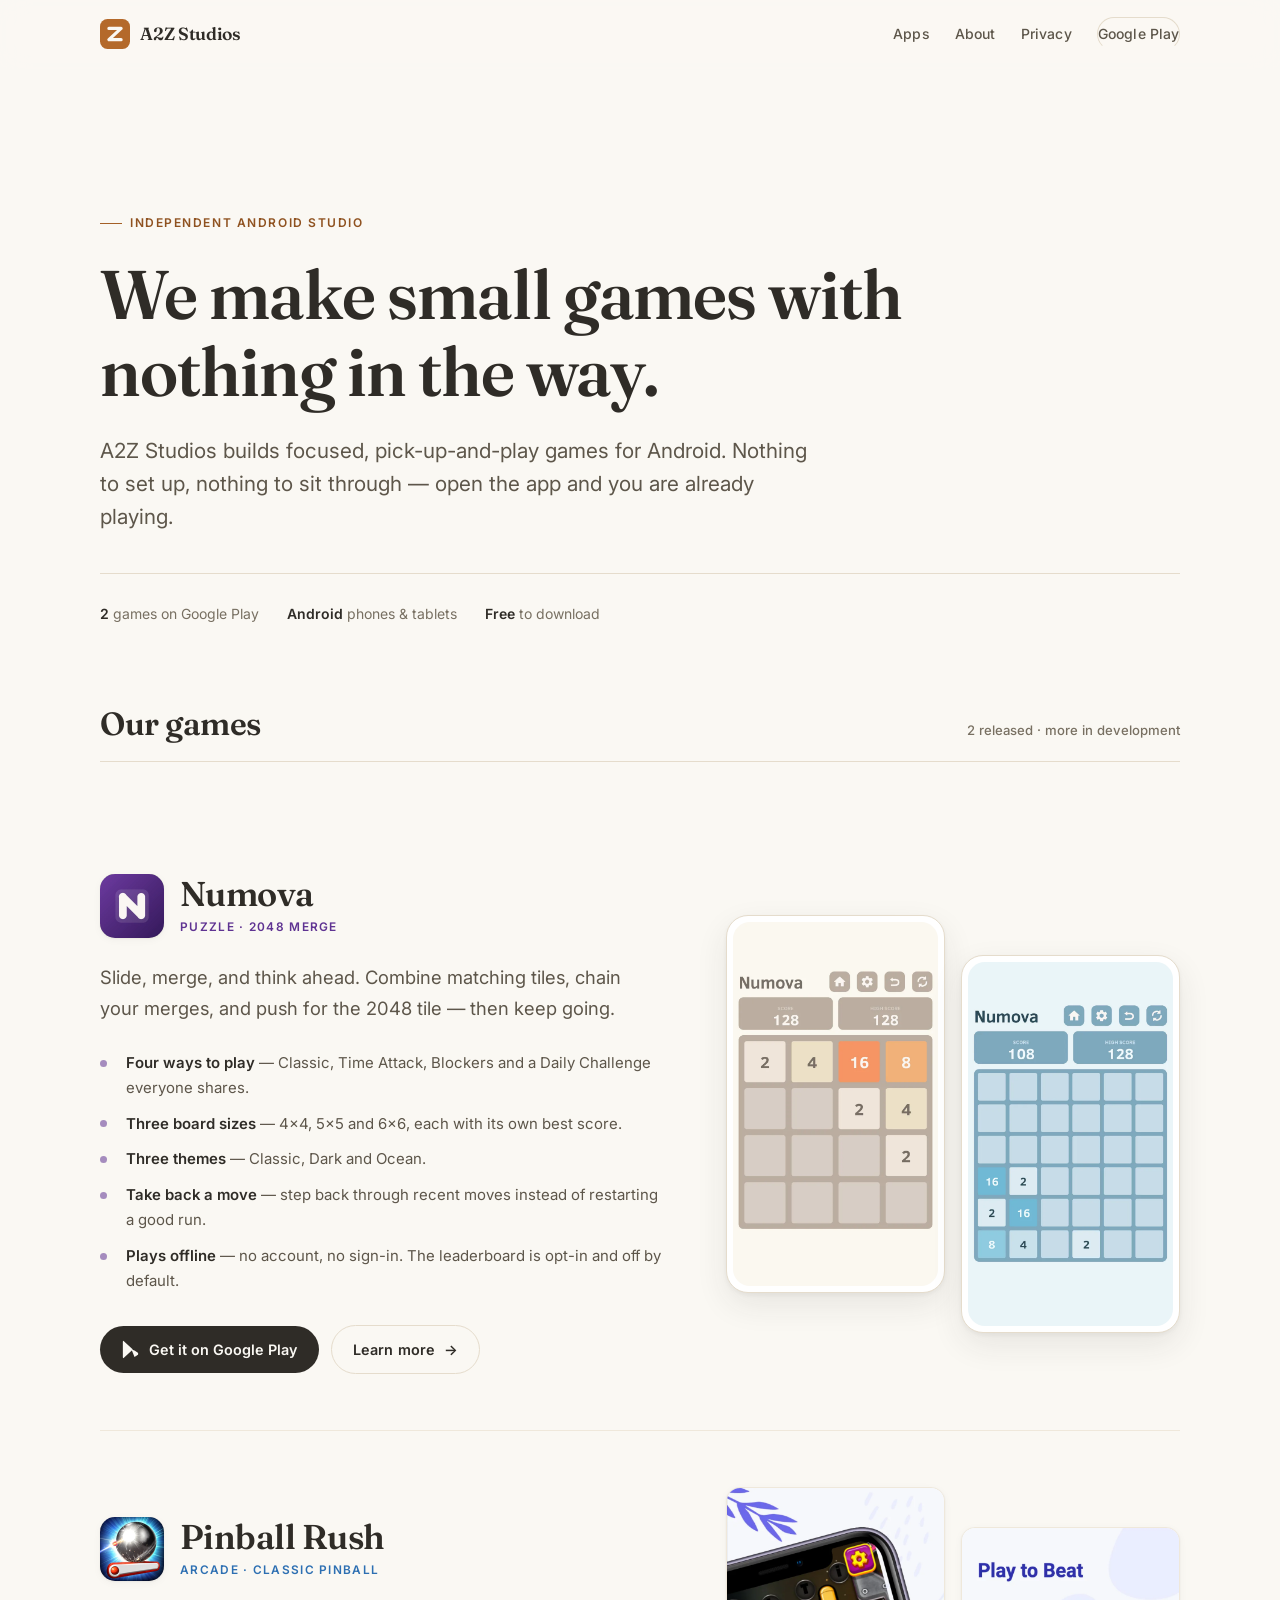
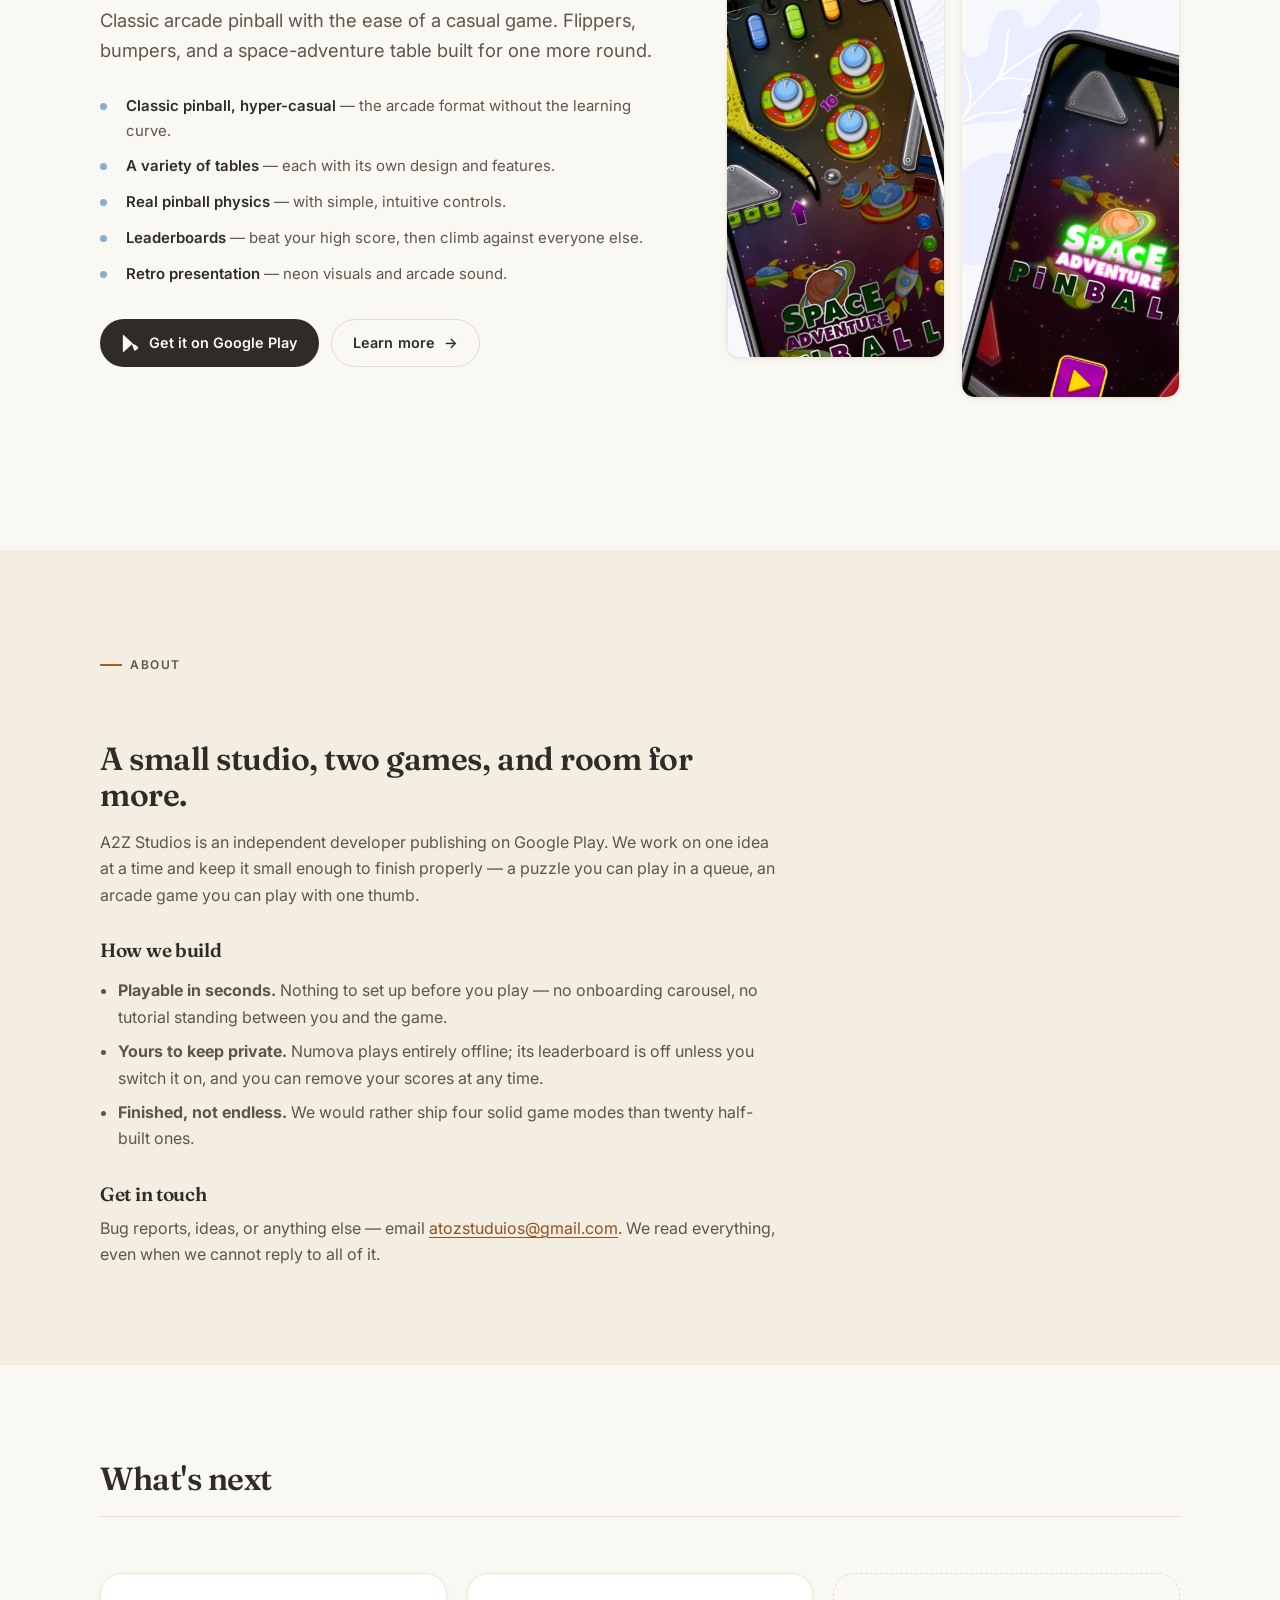
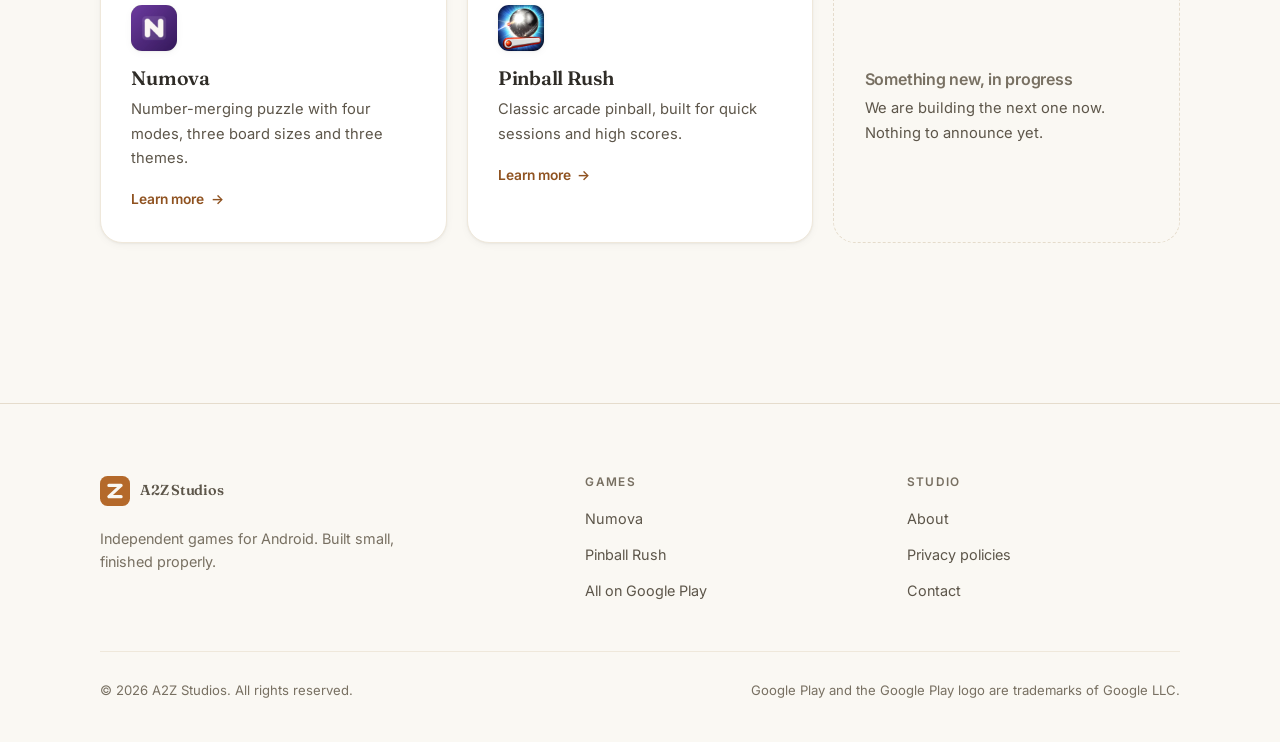
==== index.html @ 2c8ee182 "Add A2Z Studios site Static site for atozstudios.github.io: landing page with a block per app, detai" ====
<!DOCTYPE html>
<html lang="en">
<head>
<meta charset="utf-8">
<meta name="viewport" content="width=device-width, initial-scale=1">
<title>A2Z Studios — Android games, made small and careful</title>
<meta name="description" content="A2Z Studios is an independent studio building focused Android games. Numova, a number-merging puzzle, and Pinball Rush, a classic arcade pinball game. Both free on Google Play.">
<link rel="canonical" href="https://atozstudios.github.io/">

<meta property="og:type" content="website">
<meta property="og:site_name" content="A2Z Studios">
<meta property="og:title" content="A2Z Studios — Android games, made small and careful">
<meta property="og:description" content="An independent studio building focused Android games. Numova and Pinball Rush, free on Google Play.">
<meta property="og:url" content="https://atozstudios.github.io/">
<meta property="og:image" content="https://atozstudios.github.io/assets/img/og-default.png">
<meta name="twitter:card" content="summary_large_image">

<link rel="icon" href="assets/favicon.svg" type="image/svg+xml">
<link rel="apple-touch-icon" href="assets/img/studio-mark-180.png">
<meta name="theme-color" content="#faf8f3">

<link rel="preconnect" href="https://fonts.googleapis.com">
<link rel="preconnect" href="https://fonts.gstatic.com" crossorigin>
<link href="https://fonts.googleapis.com/css2?family=Fraunces:opsz,wght@9..144,500;9..144,600&family=Inter:wght@400;500;600&display=swap" rel="stylesheet">
<link rel="stylesheet" href="assets/css/styles.css">

<script type="application/ld+json">
{
  "@context": "https://schema.org",
  "@type": "Organization",
  "name": "A2Z Studios",
  "url": "https://atozstudios.github.io/",
  "email": "atozstuduios@gmail.com",
  "sameAs": ["https://play.google.com/store/apps/developer?id=A2Z+Studios"]
}
</script>
</head>
<body>
<a class="skip" href="#main">Skip to content</a>

<header class="hdr" id="hdr">
  <div class="hdr__in">
    <a class="brand" href="./">
      <svg class="brand__mark" viewBox="0 0 32 32" aria-hidden="true">
        <rect width="32" height="32" rx="8" fill="#b4692a"/>
        <path d="M9.5 10h13L9.5 22h13" fill="none" stroke="#faf8f3" stroke-width="3.4"
              stroke-linecap="round" stroke-linejoin="round"/>
      </svg>
      A2Z Studios
    </a>
    <nav class="nav" aria-label="Main">
      <a href="#apps">Apps</a>
      <a href="#about">About</a>
      <a href="privacy.html">Privacy</a>
      <a class="btn btn--ghost btn--sm" href="https://play.google.com/store/apps/developer?id=A2Z+Studios"
         target="_blank" rel="noopener">Google Play</a>
    </nav>
  </div>
</header>

<main id="main">

  <!-- ============================================================ hero -->
  <section class="hero">
    <div class="wrap">
      <p class="eyebrow">Independent Android studio</p>
      <h1>We make small games with nothing in the way.</h1>
      <p class="hero__lede">
        A2Z Studios builds focused, pick-up-and-play games for Android. Nothing to set up,
        nothing to sit through — open the app and you are already playing.
      </p>
      <div class="hero__meta">
        <span><strong>2</strong> games on Google Play</span>
        <span><strong>Android</strong> phones &amp; tablets</span>
        <span><strong>Free</strong> to download</span>
      </div>
    </div>
  </section>

  <!-- ============================================================ apps -->
  <section class="apps" id="apps">
    <div class="wrap">

      <div class="sec-head">
        <h2>Our games</h2>
        <p class="sec-head__count">2 released &middot; more in development</p>
      </div>

      <!-- ============================================================== -->
      <!-- APP BLOCK — to add a new app, copy this whole <article> and     -->
      <!-- edit the icon, title, category, hook, features and links.       -->
      <!-- Set data-accent to "numova", "pinball", or add a new pair of    -->
      <!-- custom properties in styles.css.                                -->
      <!-- ============================================================== -->
      <article class="app" data-accent="numova">
        <div class="app__body">
          <div class="app__head">
            <img class="app__icon" src="assets/img/numova-icon-256.webp" alt="Numova app icon"
                 width="64" height="64" loading="lazy">
            <div>
              <h3 class="app__title">Numova</h3>
              <p class="app__cat">Puzzle &middot; 2048 Merge</p>
            </div>
          </div>

          <p class="app__hook">
            Slide, merge, and think ahead. Combine matching tiles, chain your merges,
            and push for the 2048 tile — then keep going.
          </p>

          <ul class="feats">
            <li><strong>Four ways to play</strong> — Classic, Time Attack, Blockers and a Daily Challenge everyone shares.</li>
            <li><strong>Three board sizes</strong> — 4&times;4, 5&times;5 and 6&times;6, each with its own best score.</li>
            <li><strong>Three themes</strong> — Classic, Dark and Ocean.</li>
            <li><strong>Take back a move</strong> — step back through recent moves instead of restarting a good run.</li>
            <li><strong>Plays offline</strong> — no account, no sign-in. The leaderboard is opt-in and off by default.</li>
          </ul>

          <div class="app__cta">
            <a class="play" href="https://play.google.com/store/apps/details?id=com.atozstuduios.numova"
               target="_blank" rel="noopener">
              <svg viewBox="0 0 20 22" aria-hidden="true"><path d="M1.6.7 12.8 11 1.6 21.3A1.7 1.7 0 0 1 1 20V2A1.7 1.7 0 0 1 1.6.7Zm13.1 11.6 3.6 2.1c1 .6 1 2.6 0 3.2l-3.6 2.1L11.2 11Z" fill="currentColor"/></svg>
              Get it on Google Play
            </a>
            <a class="btn btn--ghost" href="numova.html">
              Learn more <span class="btn__arrow" aria-hidden="true">&rarr;</span>
            </a>
          </div>
        </div>

        <div class="app__art">
          <div class="art-pair">
            <div class="phone">
              <img src="assets/img/numova-13.webp" alt="Numova in its Classic theme, a 4 by 4 board with merged tiles and a score of 128."
                   width="720" height="1280" loading="lazy">
            </div>
            <div class="phone">
              <img src="assets/img/numova-10.webp" alt="Numova in its Ocean theme, a 6 by 6 board part-way through a run."
                   width="720" height="1280" loading="lazy">
            </div>
          </div>
        </div>
      </article>

      <!-- APP BLOCK -->
      <article class="app" data-accent="pinball">
        <div class="app__body">
          <div class="app__head">
            <img class="app__icon" src="assets/img/pinball-rush-icon-256.webp" alt="Pinball Rush app icon"
                 width="64" height="64" loading="lazy">
            <div>
              <h3 class="app__title">Pinball Rush</h3>
              <p class="app__cat">Arcade &middot; Classic Pinball</p>
            </div>
          </div>

          <p class="app__hook">
            Classic arcade pinball with the ease of a casual game. Flippers, bumpers,
            and a space-adventure table built for one more round.
          </p>

          <ul class="feats">
            <li><strong>Classic pinball, hyper-casual</strong> — the arcade format without the learning curve.</li>
            <li><strong>A variety of tables</strong> — each with its own design and features.</li>
            <li><strong>Real pinball physics</strong> — with simple, intuitive controls.</li>
            <li><strong>Leaderboards</strong> — beat your high score, then climb against everyone else.</li>
            <li><strong>Retro presentation</strong> — neon visuals and arcade sound.</li>
          </ul>

          <div class="app__cta">
            <a class="play" href="https://play.google.com/store/apps/details?id=com.atozstuduios.bouncy"
               target="_blank" rel="noopener">
              <svg viewBox="0 0 20 22" aria-hidden="true"><path d="M1.6.7 12.8 11 1.6 21.3A1.7 1.7 0 0 1 1 20V2A1.7 1.7 0 0 1 1.6.7Zm13.1 11.6 3.6 2.1c1 .6 1 2.6 0 3.2l-3.6 2.1L11.2 11Z" fill="currentColor"/></svg>
              Get it on Google Play
            </a>
            <a class="btn btn--ghost" href="pinball-rush.html">
              Learn more <span class="btn__arrow" aria-hidden="true">&rarr;</span>
            </a>
          </div>
        </div>

        <div class="app__art">
          <div class="art-pair">
            <div class="flat">
              <img src="assets/img/pinball-rush-2.webp" alt="A Pinball Rush table in play, with lit bumpers and the Space Adventure Pinball logo."
                   width="720" height="1556" loading="lazy">
            </div>
            <div class="flat">
              <img src="assets/img/pinball-rush-4.webp" alt="The Pinball Rush title screen with a play button."
                   width="720" height="1556" loading="lazy">
            </div>
          </div>
        </div>
      </article>

    </div>
  </section>

  <!-- =========================================================== about -->
  <section class="band band--pad" id="about">
    <div class="wrap">
      <div class="prose">
        <p class="eyebrow">About</p>
        <h2>A small studio, two games, and room for more.</h2>
        <p>
          A2Z Studios is an independent developer publishing on Google Play. We work on one
          idea at a time and keep it small enough to finish properly — a puzzle you can play
          in a queue, an arcade game you can play with one thumb.
        </p>

        <h3>How we build</h3>
        <ul>
          <li><strong>Playable in seconds.</strong> Nothing to set up before you play — no
              onboarding carousel, no tutorial standing between you and the game.</li>
          <li><strong>Yours to keep private.</strong> Numova plays entirely offline; its leaderboard
              is off unless you switch it on, and you can remove your scores at any time.</li>
          <li><strong>Finished, not endless.</strong> We would rather ship four solid game modes
              than twenty half-built ones.</li>
        </ul>

        <h3>Get in touch</h3>
        <p>
          Bug reports, ideas, or anything else — email
          <a href="mailto:atozstuduios@gmail.com">atozstuduios@gmail.com</a>.
          We read everything, even when we cannot reply to all of it.
        </p>
      </div>
    </div>
  </section>

  <!-- ==================================================== what's coming -->
  <section class="band--pad">
    <div class="wrap">
      <div class="sec-head">
        <h2>What's next</h2>
      </div>
      <div class="cards">
        <a class="card" href="numova.html">
          <img class="card__icon" src="assets/img/numova-icon-256.webp" alt="" width="46" height="46" loading="lazy">
          <h3>Numova</h3>
          <p>Number-merging puzzle with four modes, three board sizes and three themes.</p>
          <span class="card__more">Learn more <span aria-hidden="true">&rarr;</span></span>
        </a>
        <a class="card" href="pinball-rush.html">
          <img class="card__icon" src="assets/img/pinball-rush-icon-256.webp" alt="" width="46" height="46" loading="lazy">
          <h3>Pinball Rush</h3>
          <p>Classic arcade pinball, built for quick sessions and high scores.</p>
          <span class="card__more">Learn more <span aria-hidden="true">&rarr;</span></span>
        </a>
        <div class="card card--soon">
          <h3>Something new, in progress</h3>
          <p>We are building the next one now. Nothing to announce yet.</p>
        </div>
      </div>
    </div>
  </section>

</main>

<footer class="ftr">
  <div class="wrap">
    <div class="ftr__grid">
      <div class="ftr__brand">
        <a class="brand" href="./">
          <svg class="brand__mark" viewBox="0 0 32 32" aria-hidden="true">
            <rect width="32" height="32" rx="8" fill="#b4692a"/>
            <path d="M9.5 10h13L9.5 22h13" fill="none" stroke="#faf8f3" stroke-width="3.4"
                  stroke-linecap="round" stroke-linejoin="round"/>
          </svg>
          A2Z Studios
        </a>
        <p>Independent games for Android. Built small, finished properly.</p>
      </div>

      <div>
        <h2>Games</h2>
        <ul>
          <li><a href="numova.html">Numova</a></li>
          <li><a href="pinball-rush.html">Pinball Rush</a></li>
          <li><a href="https://play.google.com/store/apps/developer?id=A2Z+Studios" target="_blank" rel="noopener">All on Google Play</a></li>
        </ul>
      </div>

      <div>
        <h2>Studio</h2>
        <ul>
          <li><a href="#about">About</a></li>
          <li><a href="privacy.html">Privacy policies</a></li>
          <li><a href="mailto:atozstuduios@gmail.com">Contact</a></li>
        </ul>
      </div>
    </div>

    <div class="ftr__base">
      <span>&copy; <span id="yr">2026</span> A2Z Studios. All rights reserved.</span>
      <span>Google Play and the Google Play logo are trademarks of Google LLC.</span>
    </div>
  </div>
</footer>

<script>
  // Sticky-header hairline appears only once the page has scrolled.
  (function () {
    var hdr = document.getElementById('hdr');
    var onScroll = function () {
      hdr.dataset.stuck = window.scrollY > 8 ? 'true' : 'false';
    };
    onScroll();
    window.addEventListener('scroll', onScroll, { passive: true });
    document.getElementById('yr').textContent = new Date().getFullYear();
  })();
</script>
</body>
</html>
---- assets/css/styles.css ----
/* ==========================================================================
   A2Z Studios — site styles
   Palette derives from Numova's "Classic" in-app theme: warm cream surfaces,
   warm slate text, amber accent. Per-app accents override --accent locally.
   ========================================================================== */

:root {
  --bg:            #faf8f3;
  --bg-alt:        #f3ede2;
  --surface:       #ffffff;
  --line:          #e5dccc;
  --line-soft:     #efe8db;

  /* Every colour used for text clears WCAG AA 4.5:1 against --bg. */
  --text:          #2f2c27;   /* 13.10:1 */
  --text-mid:      #5d564a;   /*  6.83:1 */
  --text-soft:     #787062;   /*  4.61:1 */

  --accent:        #a46026;   /*  4.62:1 */
  --accent-ink:    #8f5220;
  --accent-wash:   #f7ecdd;

  /* Per-app accents sampled from each app's own store icon, then darkened
     until they clear 4.5:1 against --bg. Numova hue 268°, Pinball hue 210°. */
  --numova:        #5f3392;
  --numova-ink:    #45217a;
  --numova-wash:   #ece4f7;
  --pinball:       #2d6fb2;
  --pinball-ink:   #235a91;
  --pinball-wash:  #dde9f6;

  --radius:        14px;
  --radius-lg:     22px;
  --shadow-sm:     0 1px 2px rgba(47, 44, 39, .06), 0 2px 8px rgba(47, 44, 39, .04);
  --shadow-md:     0 2px 4px rgba(47, 44, 39, .05), 0 12px 32px rgba(47, 44, 39, .09);
  --shadow-lg:     0 4px 8px rgba(47, 44, 39, .06), 0 24px 60px rgba(47, 44, 39, .13);

  --gut:           clamp(1.25rem, 4vw, 2.5rem);
  --maxw:          1160px;
  --sans:          "Inter", -apple-system, BlinkMacSystemFont, "Segoe UI", Roboto, sans-serif;
  --serif:         "Fraunces", Georgia, "Times New Roman", serif;
}

*, *::before, *::after { box-sizing: border-box; }

html { -webkit-text-size-adjust: 100%; scroll-behavior: smooth; }
@media (prefers-reduced-motion: reduce) {
  html { scroll-behavior: auto; }
  *, *::before, *::after { animation-duration: .001ms !important; transition-duration: .001ms !important; }
}

body {
  margin: 0;
  background: var(--bg);
  color: var(--text);
  font-family: var(--sans);
  font-size: 1rem;
  line-height: 1.65;
  -webkit-font-smoothing: antialiased;
  text-rendering: optimizeLegibility;
}

img, svg { max-width: 100%; height: auto; display: block; }

a { color: var(--accent-ink); text-decoration-thickness: 1px; text-underline-offset: 3px; }
a:hover { color: var(--text); }

:focus-visible {
  outline: 2.5px solid var(--accent);
  outline-offset: 3px;
  border-radius: 4px;
}

h1, h2, h3, h4 {
  font-family: var(--serif);
  font-weight: 600;
  line-height: 1.12;
  letter-spacing: -.015em;
  margin: 0;
  font-variation-settings: "SOFT" 0, "WONK" 0;
}

p { margin: 0 0 1em; }
p:last-child { margin-bottom: 0; }

.wrap { width: 100%; max-width: var(--maxw); margin-inline: auto; padding-inline: var(--gut); }
.narrow { max-width: 760px; }

.skip {
  position: absolute; left: -9999px; top: 0; z-index: 100;
  background: var(--text); color: var(--bg);
  padding: .7rem 1.1rem; border-radius: 0 0 var(--radius) 0; font-weight: 600;
}
.skip:focus { left: 0; }

/* ---------------------------------------------------------------- header  */

.hdr {
  position: sticky; top: 0; z-index: 50;
  background: rgba(250, 248, 243, .82);
  backdrop-filter: saturate(150%) blur(14px);
  -webkit-backdrop-filter: saturate(150%) blur(14px);
  border-bottom: 1px solid transparent;
  transition: border-color .25s ease, box-shadow .25s ease;
}
.hdr[data-stuck="true"] { border-bottom-color: var(--line); box-shadow: var(--shadow-sm); }

.hdr__in {
  display: flex; align-items: center; gap: 1.5rem;
  min-height: 68px;
  width: 100%; max-width: var(--maxw); margin-inline: auto; padding-inline: var(--gut);
}

.brand {
  display: inline-flex; align-items: center; gap: .65rem;
  font-family: var(--serif); font-weight: 600; font-size: 1.1rem;
  letter-spacing: -.02em; color: var(--text); text-decoration: none;
  margin-right: auto; flex-shrink: 0;
}
.brand:hover { color: var(--accent-ink); }
.brand__mark { width: 30px; height: 30px; flex-shrink: 0; }

.nav { display: flex; align-items: center; gap: 1.6rem; }
.nav a {
  color: var(--text-mid); text-decoration: none;
  font-size: .875rem; font-weight: 500; letter-spacing: .005em;
  padding: .25rem 0; border-bottom: 1.5px solid transparent;
}
.nav a:hover, .nav a[aria-current="page"] { color: var(--text); border-bottom-color: var(--accent); }

/* Only three links, so they still fit on a phone — no hamburger needed.
   The Google Play button is the one thing dropped, since every page has its
   own store button in the content. */
@media (max-width: 720px) {
  .hdr__in { gap: 1rem; min-height: 60px; }
  .brand { font-size: 1rem; }
  .brand__mark { width: 26px; height: 26px; }
  .nav { gap: 1.05rem; }
  .nav a { font-size: .8rem; }
  .nav .btn { display: none; }
}
@media (max-width: 400px) {
  .nav { gap: .85rem; }
  .nav a { font-size: .775rem; }
}

/* ------------------------------------------------------------------ hero  */

.hero { padding: clamp(4rem, 11vw, 8.5rem) 0 clamp(3rem, 7vw, 5rem); }

.eyebrow {
  display: inline-flex; align-items: center; gap: .5rem;
  font-size: .75rem; font-weight: 600; letter-spacing: .13em; text-transform: uppercase;
  color: var(--accent-ink); margin-bottom: 1.4rem;
}
.eyebrow::before {
  content: ""; width: 22px; height: 1.5px; background: var(--accent); display: block;
}

.hero h1 {
  font-size: clamp(2.4rem, 6.2vw, 4.3rem);
  max-width: 20ch;
  margin-bottom: 1.5rem;
}
.hero__lede {
  font-size: clamp(1.075rem, 1.9vw, 1.3rem);
  color: var(--text-mid); max-width: 56ch; line-height: 1.6;
}
.hero__meta {
  display: flex; flex-wrap: wrap; gap: .6rem 1.75rem;
  margin-top: 2.5rem; padding-top: 1.75rem; border-top: 1px solid var(--line);
  font-size: .875rem; color: var(--text-soft);
}
.hero__meta strong { color: var(--text); font-weight: 600; }

/* --------------------------------------------------------------- buttons  */

.btn {
  display: inline-flex; align-items: center; justify-content: center; gap: .55rem;
  font-family: var(--sans); font-size: .9rem; font-weight: 600; letter-spacing: .005em;
  padding: .72rem 1.35rem; border-radius: 100px; border: 1.5px solid transparent;
  text-decoration: none; cursor: pointer; white-space: nowrap;
  transition: transform .15s ease, background-color .2s ease, border-color .2s ease, color .2s ease;
}
.btn:active { transform: translateY(1px); }

.btn--solid { background: var(--text); color: var(--bg); }
.btn--solid:hover { background: var(--accent-ink); color: #fff; }

.btn--ghost { border-color: var(--line); color: var(--text); background: transparent; }
.btn--ghost:hover { border-color: var(--accent); color: var(--accent-ink); background: var(--surface); }

.btn--sm { font-size: .82rem; padding: .55rem 1.05rem; }

.btn__arrow { transition: transform .2s ease; }
.btn:hover .btn__arrow { transform: translateX(3px); }

/* ------------------------------------------------------------ app blocks  */

.apps { padding-bottom: clamp(3rem, 8vw, 6rem); }

.sec-head {
  display: flex; align-items: baseline; justify-content: space-between; gap: 1rem;
  padding-bottom: 1.25rem; margin-bottom: clamp(2rem, 5vw, 3.5rem);
  border-bottom: 1px solid var(--line);
}
.sec-head h2 { font-size: clamp(1.5rem, 3vw, 2rem); }
.sec-head__count { font-size: .82rem; color: var(--text-soft); font-weight: 500; white-space: nowrap; }

/* Per-app theming. Put data-accent="numova" (or "pinball") on any .app block or
   on <main> of an app page; everything inside picks up that app's colour.
   To add an app: add one rule here plus its three custom properties above. */
[data-accent="numova"]  { --accent: var(--numova);  --accent-ink: var(--numova-ink);  --accent-wash: var(--numova-wash); }
[data-accent="pinball"] { --accent: var(--pinball); --accent-ink: var(--pinball-ink); --accent-wash: var(--pinball-wash); }

/* One app = one .app block. To add an app, duplicate the block in index.html. */
.app {
  display: grid;
  grid-template-columns: 1fr minmax(280px, 42%);
  gap: clamp(2rem, 5vw, 4.5rem);
  align-items: center;
  padding: clamp(2rem, 5vw, 3.5rem) 0;
}
.app + .app { border-top: 1px solid var(--line-soft); }

@media (max-width: 860px) {
  .app { grid-template-columns: 1fr; gap: 2.25rem; }
  .app__art { order: -1; }
}

.app__head { display: flex; align-items: center; gap: 1rem; margin-bottom: 1.5rem; }
.app__icon {
  width: 64px; height: 64px; border-radius: 15px;
  box-shadow: var(--shadow-sm); flex-shrink: 0;
  background: var(--surface);
}
.app__title { font-size: clamp(1.6rem, 3.4vw, 2.15rem); margin-bottom: .3rem; }
.app__cat {
  font-size: .74rem; font-weight: 600; letter-spacing: .11em; text-transform: uppercase;
  color: var(--accent);
}
.app__hook {
  font-size: clamp(1.02rem, 1.6vw, 1.15rem); color: var(--text-mid);
  max-width: 46ch; margin-bottom: 1.75rem;
}

.feats { list-style: none; margin: 0 0 2rem; padding: 0; display: grid; gap: .7rem; }
.feats li {
  position: relative; padding-left: 1.6rem;
  font-size: .935rem; color: var(--text-mid);
}
.feats li::before {
  content: ""; position: absolute; left: 0; top: .58em;
  width: 7px; height: 7px; border-radius: 50%;
  background: var(--accent); opacity: .55;
}
.feats strong { color: var(--text); font-weight: 600; }

.app__cta { display: flex; flex-wrap: wrap; gap: .7rem; align-items: center; }

/* ------------------------------------------------------------------- art  */

/* Raw phone screenshots — get a device frame. */
.phone {
  border-radius: 22px;
  border: 1px solid var(--line);
  background: var(--surface);
  padding: 6px;
  box-shadow: var(--shadow-md);
  overflow: hidden;
}
.phone img { border-radius: 17px; width: 100%; }

/* Store marketing graphics that already contain their own device mockup. */
.flat {
  border-radius: var(--radius);
  border: 1px solid var(--line-soft);
  box-shadow: var(--shadow-sm);
  overflow: hidden;
  background: var(--surface);
}
.flat img { width: 100%; }

.art-pair { display: grid; grid-template-columns: 1fr 1fr; gap: 1rem; align-items: start; }
.art-pair > :nth-child(2) { margin-top: clamp(1rem, 4vw, 2.5rem); }

.art-solo { max-width: 320px; margin-inline: auto; }

/* ---------------------------------------------------------------- galleries */

.gallery {
  display: grid;
  grid-template-columns: repeat(auto-fill, minmax(210px, 1fr));
  gap: clamp(1rem, 2.5vw, 1.75rem);
  padding: 0; margin: 0; list-style: none;
}
.gallery--wide { grid-template-columns: repeat(auto-fill, minmax(260px, 1fr)); }

/* ------------------------------------------------------------------ prose  */

.prose { max-width: 68ch; }
.prose h2 { font-size: clamp(1.5rem, 3vw, 2rem); margin: 2.75rem 0 1rem; }
.prose h3 { font-size: 1.2rem; margin: 2rem 0 .6rem; }
.prose h2:first-child, .prose h3:first-child { margin-top: 0; }
.prose p, .prose li { color: var(--text-mid); }
.prose ul { padding-left: 1.15rem; display: grid; gap: .5rem; }

.band { background: var(--bg-alt); border-block: 1px solid var(--line-soft); }
.band--pad { padding: clamp(3.5rem, 8vw, 6rem) 0; }

/* ------------------------------------------------------------------ cards  */

.cards { display: grid; grid-template-columns: repeat(auto-fit, minmax(280px, 1fr)); gap: 1.25rem; }

.card {
  display: block; background: var(--surface);
  border: 1px solid var(--line-soft); border-radius: var(--radius-lg);
  padding: clamp(1.4rem, 3vw, 1.9rem);
  text-decoration: none; color: inherit;
  box-shadow: var(--shadow-sm);
  transition: transform .2s ease, box-shadow .2s ease, border-color .2s ease;
}
a.card:hover { transform: translateY(-3px); box-shadow: var(--shadow-md); border-color: var(--line); }
.card h3 { font-size: 1.22rem; margin-bottom: .45rem; }
.card p { font-size: .92rem; color: var(--text-mid); margin: 0; }
.card__icon { width: 46px; height: 46px; border-radius: 11px; margin-bottom: 1.1rem; box-shadow: var(--shadow-sm); }
.card__more { display: inline-flex; align-items: center; gap: .4rem; margin-top: 1.1rem; font-size: .86rem; font-weight: 600; color: var(--accent-ink); }

/* Placeholder for the next app — signals the roster grows without faking one. */
.card--soon {
  border-style: dashed; border-color: var(--line); background: transparent; box-shadow: none;
  display: flex; flex-direction: column; justify-content: center;
}
.card--soon h3 { color: var(--text-soft); font-family: var(--sans); font-size: 1rem; font-weight: 600; }

/* --------------------------------------------------------------- app page  */

.crumbs { padding-top: 2rem; font-size: .85rem; color: var(--text-soft); }
.crumbs a { color: var(--text-mid); text-decoration: none; }
.crumbs a:hover { color: var(--accent-ink); text-decoration: underline; }
.crumbs span { padding-inline: .5rem; opacity: .5; }

.apphero { padding: clamp(2rem, 5vw, 3.25rem) 0 clamp(2.5rem, 6vw, 4rem); }

/* Text column + a single lead screenshot, so the hero is not half-empty. */
.apphero__grid {
  display: grid;
  grid-template-columns: 1fr minmax(230px, 30%);
  gap: clamp(2rem, 5vw, 4rem);
  align-items: center;
}
@media (max-width: 880px) {
  .apphero__grid { grid-template-columns: 1fr; gap: 2.25rem; }
  .apphero__lead { max-width: 260px; }
}

.apphero__top { display: flex; align-items: center; gap: clamp(1rem, 3vw, 1.6rem); margin-bottom: 1.75rem; }
.apphero__icon { width: clamp(72px, 12vw, 96px); height: clamp(72px, 12vw, 96px); border-radius: 20px; box-shadow: var(--shadow-md); flex-shrink: 0; }
.apphero h1 { font-size: clamp(2rem, 5vw, 3.1rem); }
.apphero__lede { font-size: clamp(1.05rem, 2vw, 1.28rem); color: var(--text-mid); max-width: 58ch; }

.specs {
  display: grid; grid-template-columns: repeat(auto-fit, minmax(150px, 1fr));
  gap: 1.5rem; margin: 2.5rem 0 0; padding: 1.75rem 0 0;
  border-top: 1px solid var(--line);
}
.specs div { min-width: 0; }
.specs dt { font-size: .72rem; font-weight: 600; letter-spacing: .11em; text-transform: uppercase; color: var(--text-soft); margin-bottom: .35rem; }
.specs dd { margin: 0; font-size: .95rem; font-weight: 500; color: var(--text); overflow-wrap: break-word; }

/* Modes grid on the Numova page */
.modes { display: grid; grid-template-columns: repeat(auto-fit, minmax(230px, 1fr)); gap: 1.1rem; list-style: none; padding: 0; margin: 0; }
.modes li { background: var(--surface); border: 1px solid var(--line-soft); border-radius: var(--radius); padding: 1.25rem 1.35rem; }
.modes h3 { font-size: 1.05rem; margin-bottom: .35rem; }
.modes p { font-size: .89rem; color: var(--text-mid); margin: 0; }

/* Play badge — official Google Play button asset is not bundled, so this is a
   text button. Swap in the official badge PNG if you prefer. */
.play {
  display: inline-flex; align-items: center; gap: .6rem;
  background: var(--text); color: var(--bg);
  padding: .75rem 1.4rem; border-radius: 100px;
  font-size: .9rem; font-weight: 600; text-decoration: none;
  transition: background-color .2s ease, transform .15s ease;
}
.play:hover { background: var(--accent-ink); color: #fff; }
.play:active { transform: translateY(1px); }
.play svg { width: 17px; height: 19px; flex-shrink: 0; }

/* ---------------------------------------------------------------- footer  */

.ftr {
  border-top: 1px solid var(--line);
  padding: clamp(3rem, 6vw, 4.5rem) 0 2.5rem;
  margin-top: clamp(2rem, 6vw, 4rem);
}
.ftr__grid {
  display: grid; grid-template-columns: 1.6fr repeat(2, minmax(140px, 1fr));
  gap: clamp(2rem, 5vw, 3rem); margin-bottom: 3rem;
}
@media (max-width: 720px) { .ftr__grid { grid-template-columns: 1fr 1fr; } .ftr__brand { grid-column: 1 / -1; } }

.ftr__brand p { font-size: .9rem; color: var(--text-soft); max-width: 34ch; margin-top: .85rem; }
.ftr h2 { font-family: var(--sans); font-size: .74rem; font-weight: 600; letter-spacing: .11em; text-transform: uppercase; color: var(--text-soft); margin-bottom: 1rem; }
.ftr ul { list-style: none; margin: 0; padding: 0; display: grid; gap: .6rem; }
.ftr a { color: var(--text-mid); text-decoration: none; font-size: .9rem; }
.ftr a:hover { color: var(--accent-ink); text-decoration: underline; }

.ftr__base {
  display: flex; flex-wrap: wrap; gap: .5rem 1.5rem; justify-content: space-between;
  padding-top: 1.75rem; border-top: 1px solid var(--line-soft);
  font-size: .82rem; color: var(--text-soft);
}

/* ------------------------------------------------------------------- misc  */

.center { text-align: center; }
.mt-lg { margin-top: clamp(2rem, 5vw, 3rem); }

.notice {
  background: var(--accent-wash); border: 1px solid var(--line);
  border-radius: var(--radius); padding: 1.15rem 1.35rem;
  font-size: .9rem; color: var(--text-mid);
}

.err { padding: clamp(5rem, 14vw, 9rem) 0; }
.err h1 { font-size: clamp(3.5rem, 12vw, 7rem); margin-bottom: 1rem; }
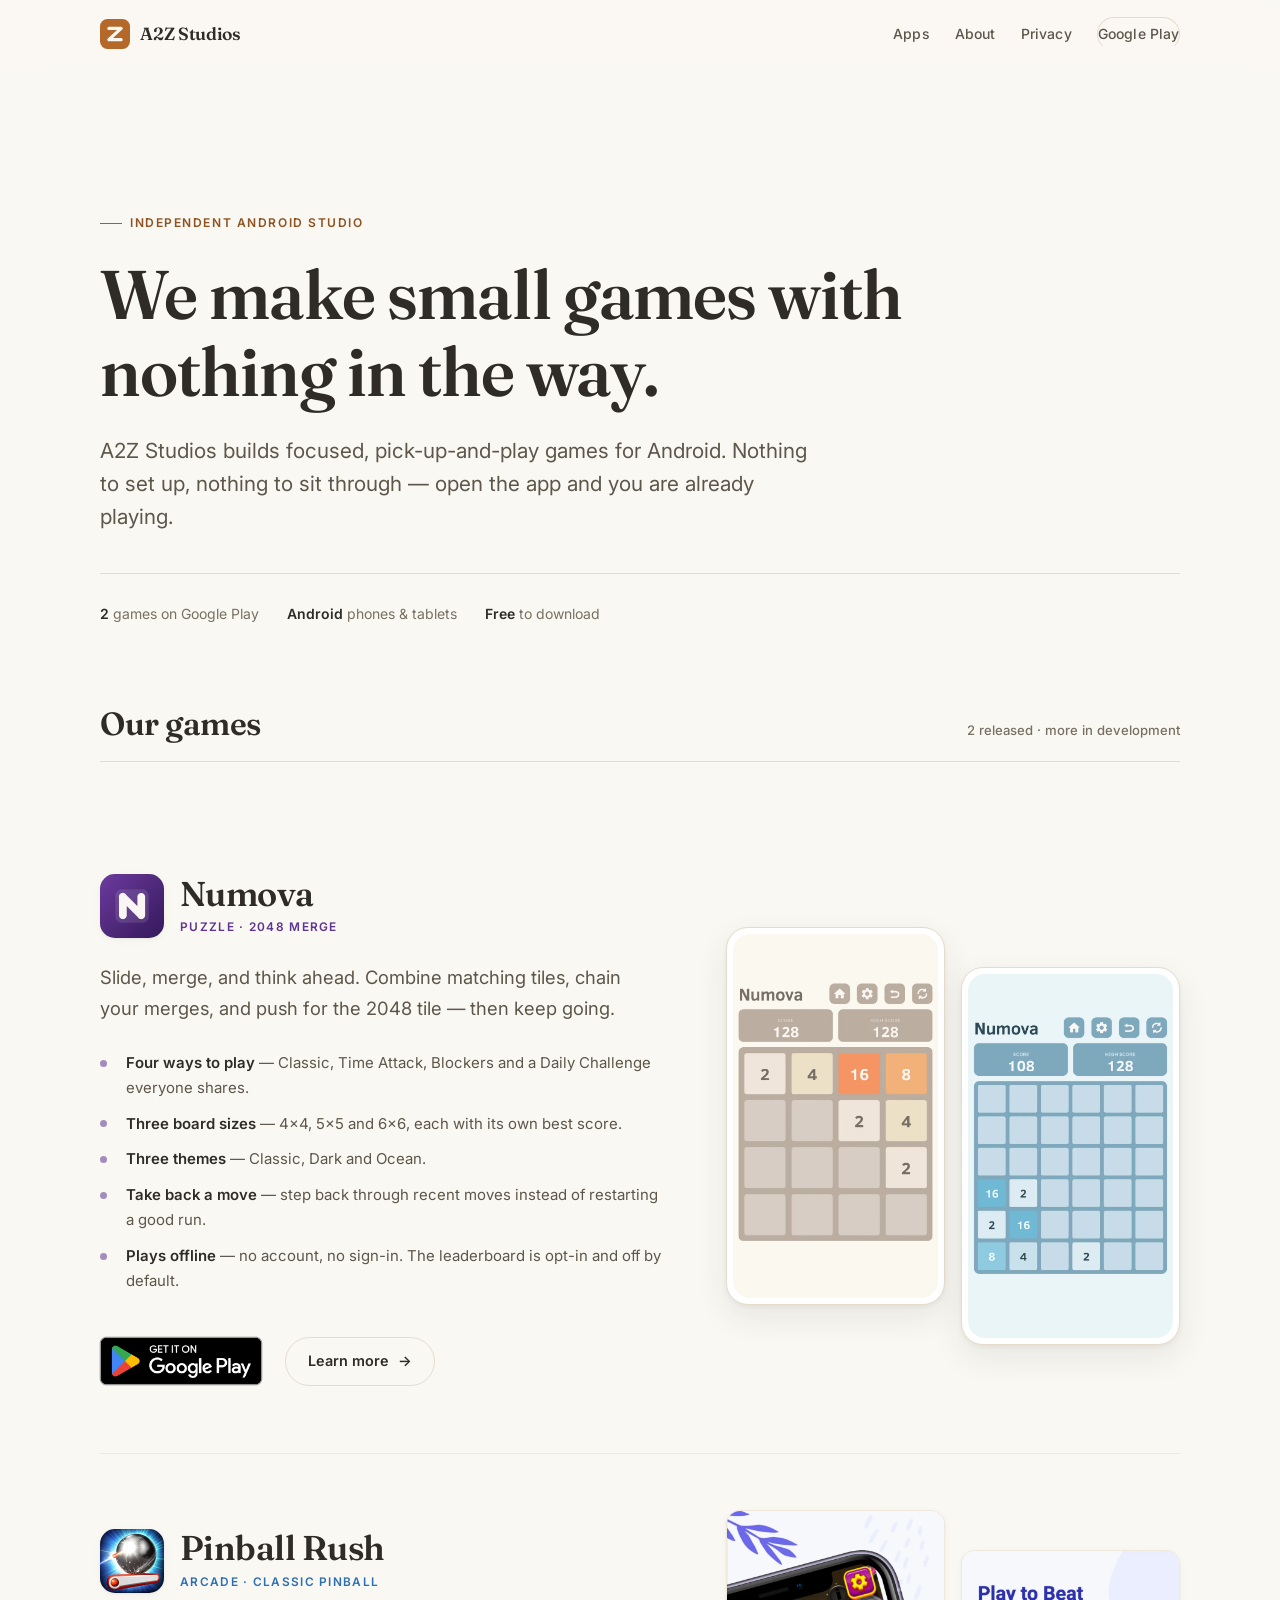
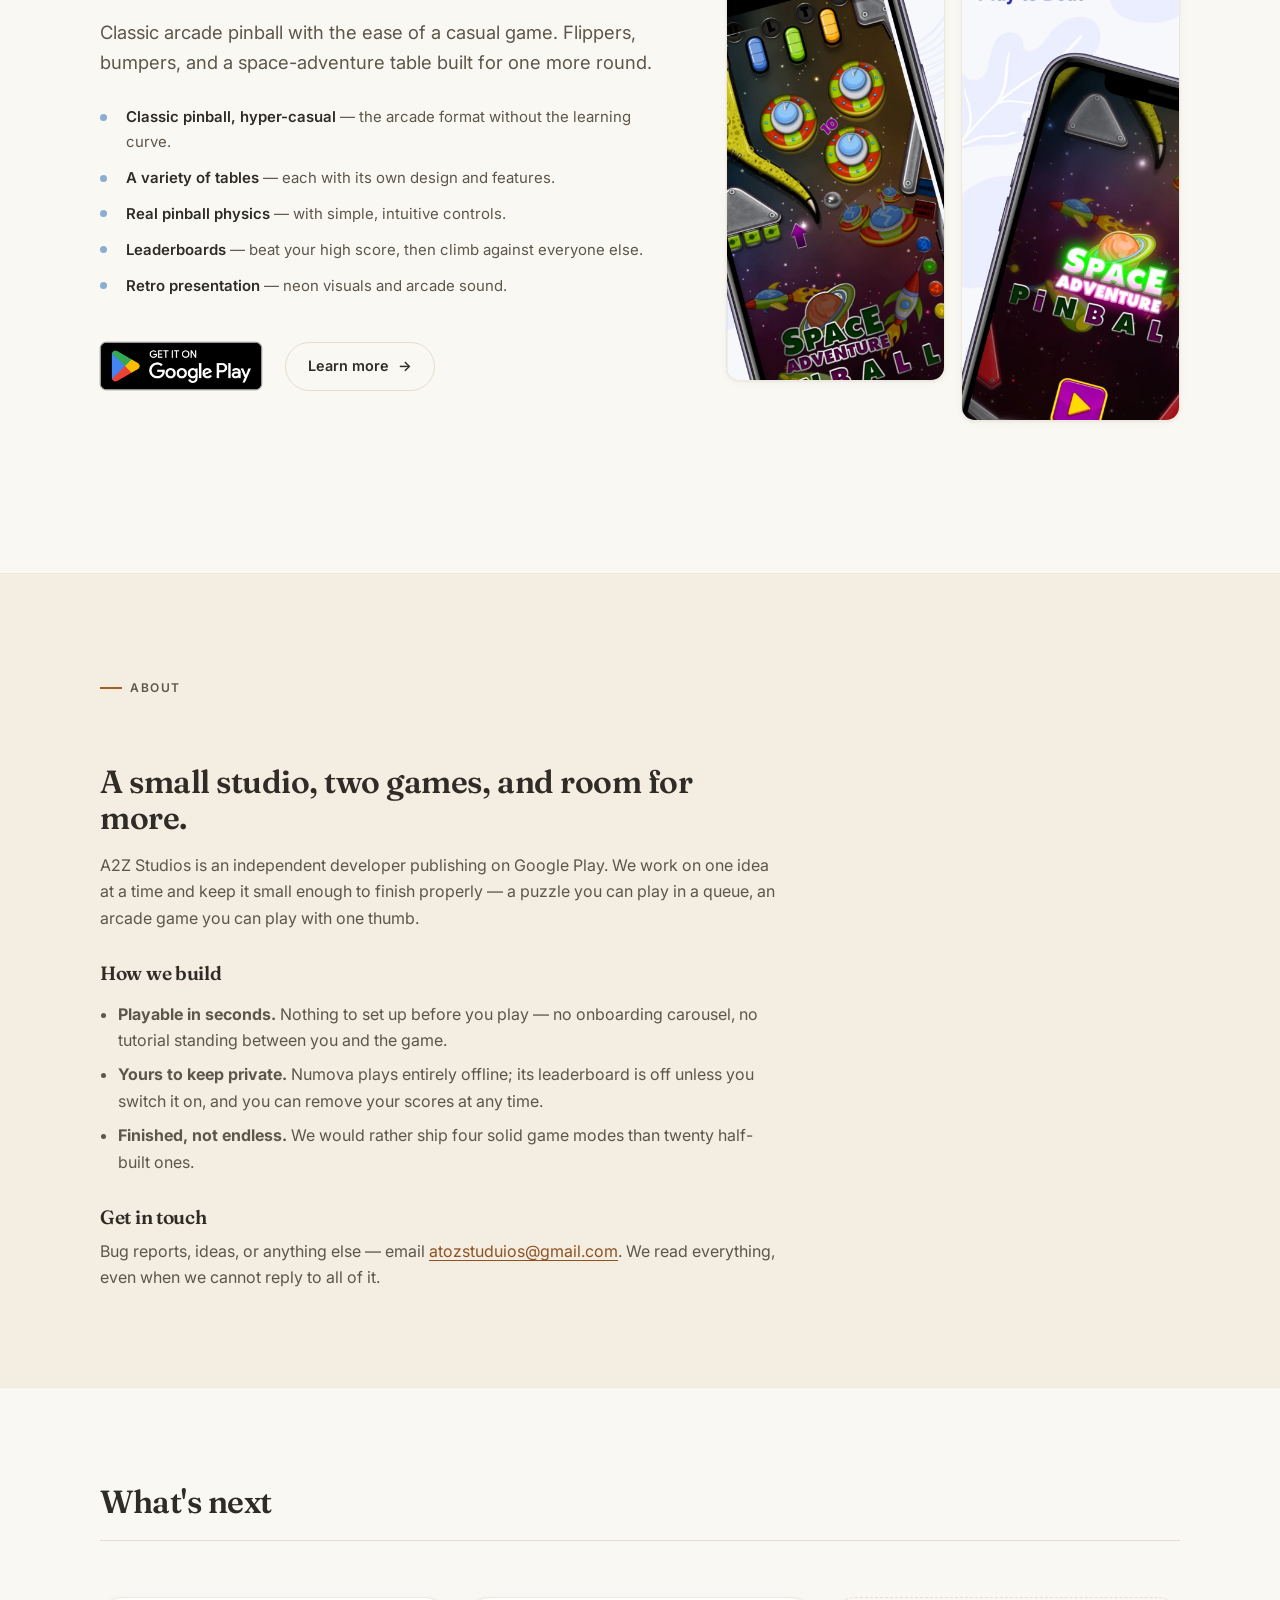
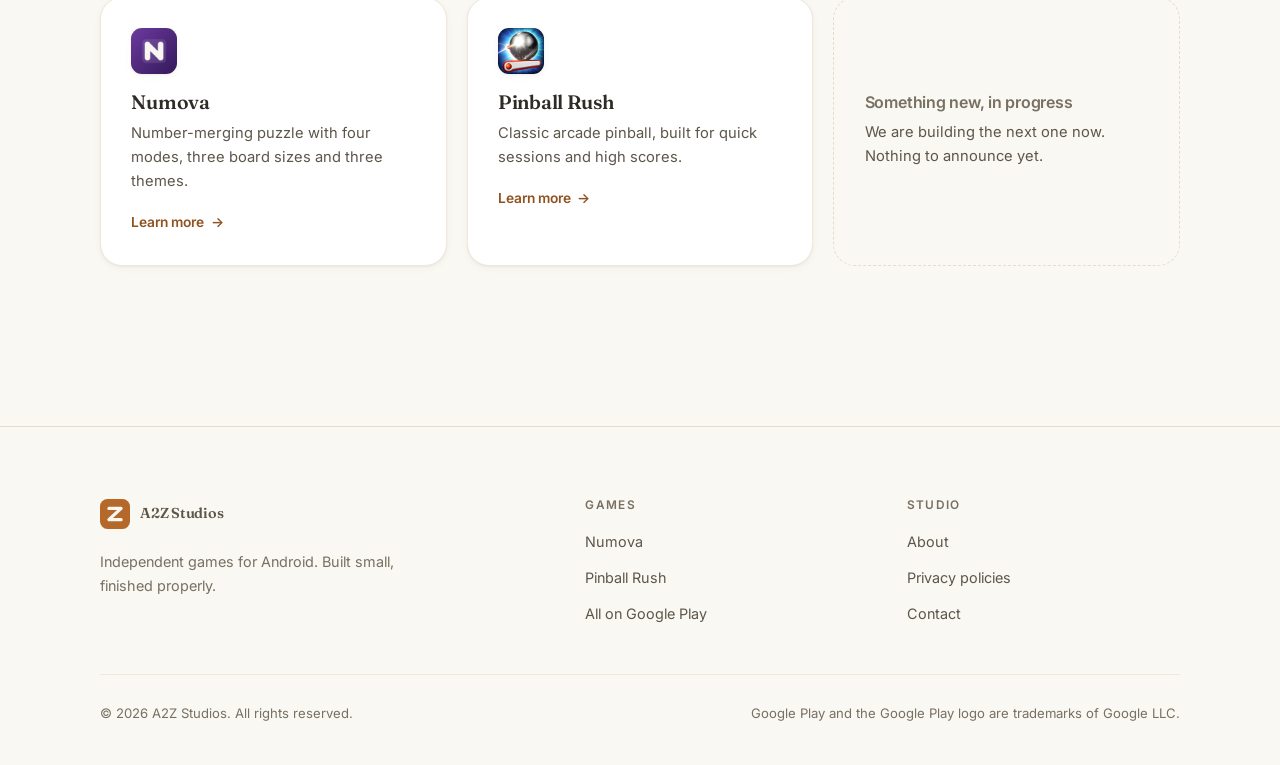
==== commit c0c6c97d: "Use official Google Play badge Replaces the hand-drawn play button with Google's official "Get it on" ====
--- a/index.html
+++ b/index.html
@@ -117,10 +117,9 @@
           </ul>
 
           <div class="app__cta">
-            <a class="play" href="https://play.google.com/store/apps/details?id=com.atozstuduios.numova"
-               target="_blank" rel="noopener">
-              <svg viewBox="0 0 20 22" aria-hidden="true"><path d="M1.6.7 12.8 11 1.6 21.3A1.7 1.7 0 0 1 1 20V2A1.7 1.7 0 0 1 1.6.7Zm13.1 11.6 3.6 2.1c1 .6 1 2.6 0 3.2l-3.6 2.1L11.2 11Z" fill="currentColor"/></svg>
-              Get it on Google Play
+            <a class="play" href="https://play.google.com/store/apps/details?id=com.atozstuduios.numova" target="_blank" rel="noopener">
+              <img src="assets/img/google-play-badge.png"
+                   alt="Get it on Google Play" width="186" height="72">
             </a>
             <a class="btn btn--ghost" href="numova.html">
               Learn more <span class="btn__arrow" aria-hidden="true">&rarr;</span>
@@ -168,10 +167,9 @@
           </ul>
 
           <div class="app__cta">
-            <a class="play" href="https://play.google.com/store/apps/details?id=com.atozstuduios.bouncy"
-               target="_blank" rel="noopener">
-              <svg viewBox="0 0 20 22" aria-hidden="true"><path d="M1.6.7 12.8 11 1.6 21.3A1.7 1.7 0 0 1 1 20V2A1.7 1.7 0 0 1 1.6.7Zm13.1 11.6 3.6 2.1c1 .6 1 2.6 0 3.2l-3.6 2.1L11.2 11Z" fill="currentColor"/></svg>
-              Get it on Google Play
+            <a class="play" href="https://play.google.com/store/apps/details?id=com.atozstuduios.bouncy" target="_blank" rel="noopener">
+              <img src="assets/img/google-play-badge.png"
+                   alt="Get it on Google Play" width="186" height="72">
             </a>
             <a class="btn btn--ghost" href="pinball-rush.html">
               Learn more <span class="btn__arrow" aria-hidden="true">&rarr;</span>
--- a/assets/css/styles.css
+++ b/assets/css/styles.css
@@ -374,18 +374,29 @@
 .modes h3 { font-size: 1.05rem; margin-bottom: .35rem; }
 .modes p { font-size: .89rem; color: var(--text-mid); margin: 0; }
 
-/* Play badge — official Google Play button asset is not bundled, so this is a
-   text button. Swap in the official badge PNG if you prefer. */
+/* Official "Get it on Google Play" badge, used unmodified per Google's brand
+   guidelines. The PNG ships with transparent clear space baked in (the button
+   sits 41/250 in from each edge), so it is never scaled or recoloured here —
+   only sized. The negative left margin pulls the button's visible edge into
+   line with the text above it without cropping that clear space. */
 .play {
-  display: inline-flex; align-items: center; gap: .6rem;
-  background: var(--text); color: var(--bg);
-  padding: .75rem 1.4rem; border-radius: 100px;
-  font-size: .9rem; font-weight: 600; text-decoration: none;
-  transition: background-color .2s ease, transform .15s ease;
-}
-.play:hover { background: var(--accent-ink); color: #fff; }
+  display: inline-block;
+  line-height: 0;
+  border-radius: 10px;
+  margin-left: -12px;
+  transition: opacity .2s ease, transform .15s ease;
+}
+.play img { height: 72px; width: auto; }
+.play:hover { opacity: .85; }
 .play:active { transform: translateY(1px); }
-.play svg { width: 17px; height: 19px; flex-shrink: 0; }
+
+@media (max-width: 480px) {
+  .play img { height: 64px; }
+  .play { margin-left: -10px; }
+}
+
+/* Centred call-to-action blocks: no alignment nudge needed. */
+.center .play { margin-left: 0; }
 
 /* ---------------------------------------------------------------- footer  */
 
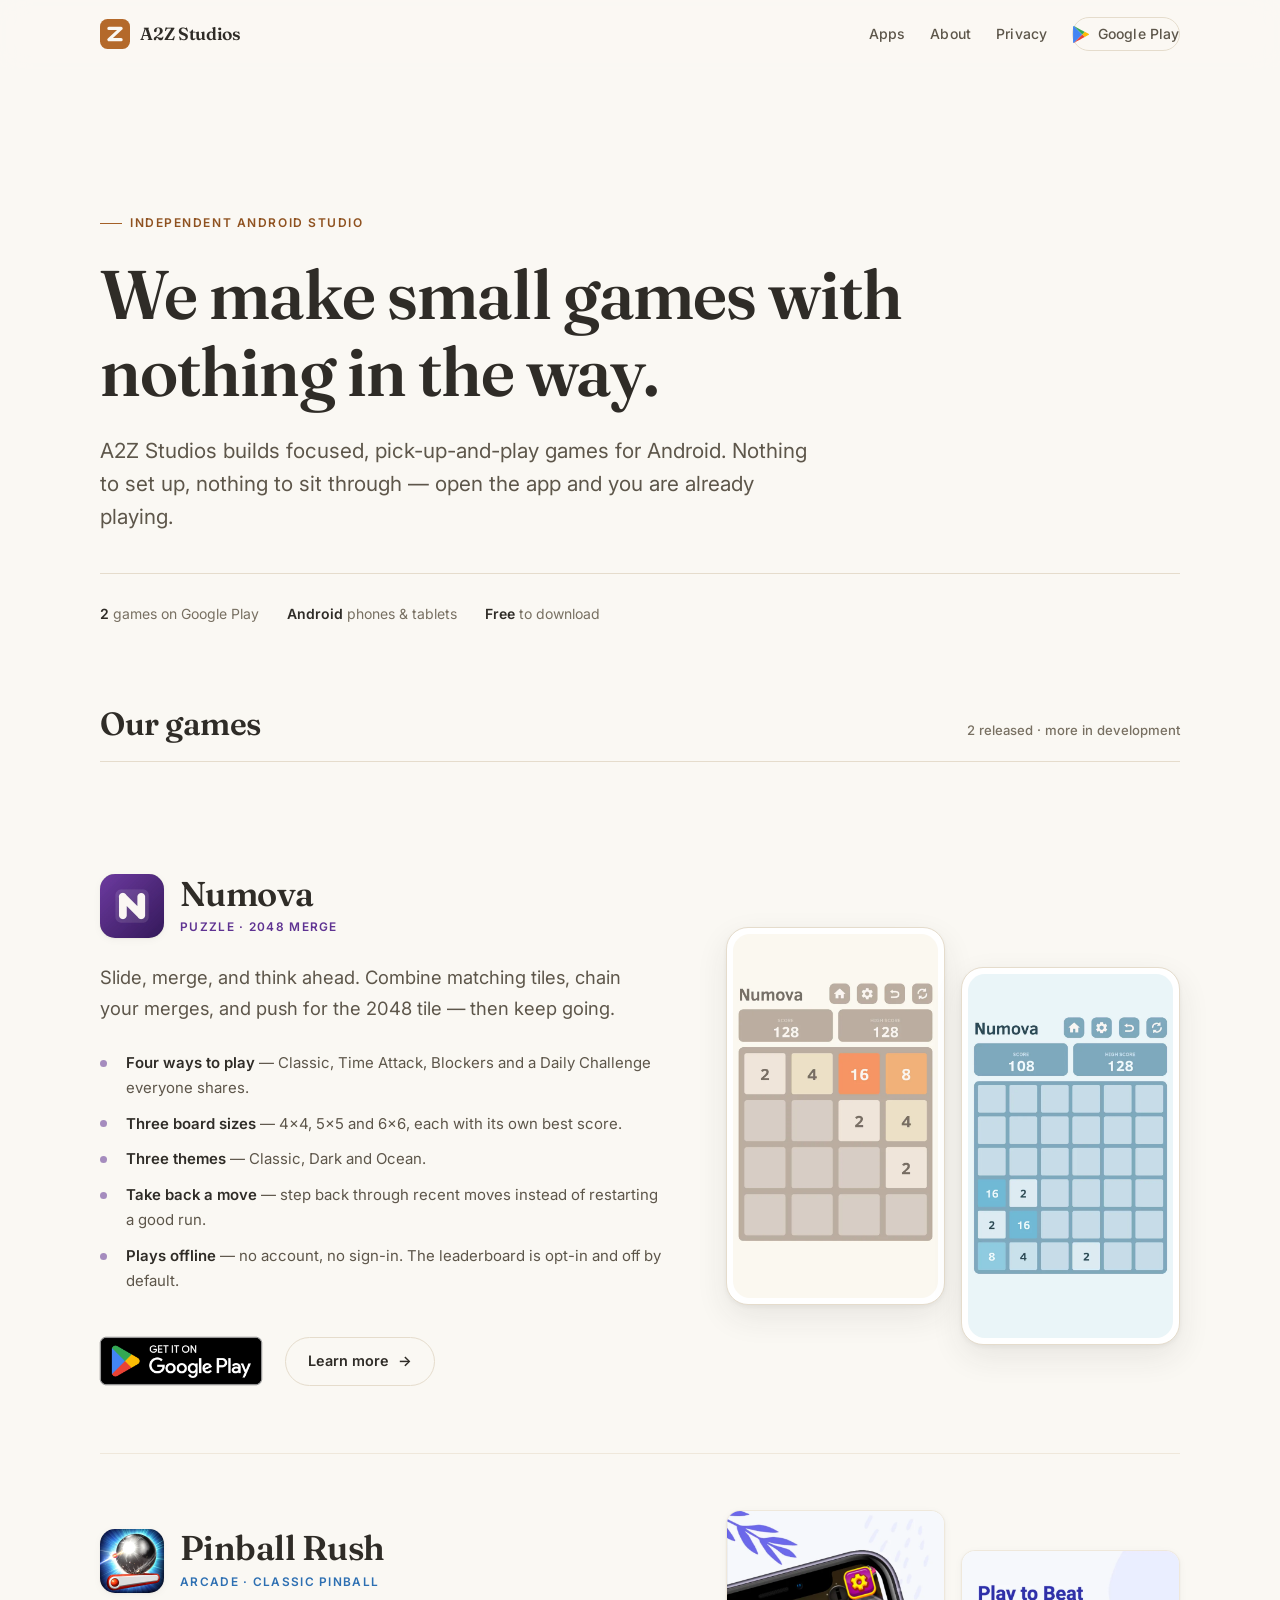
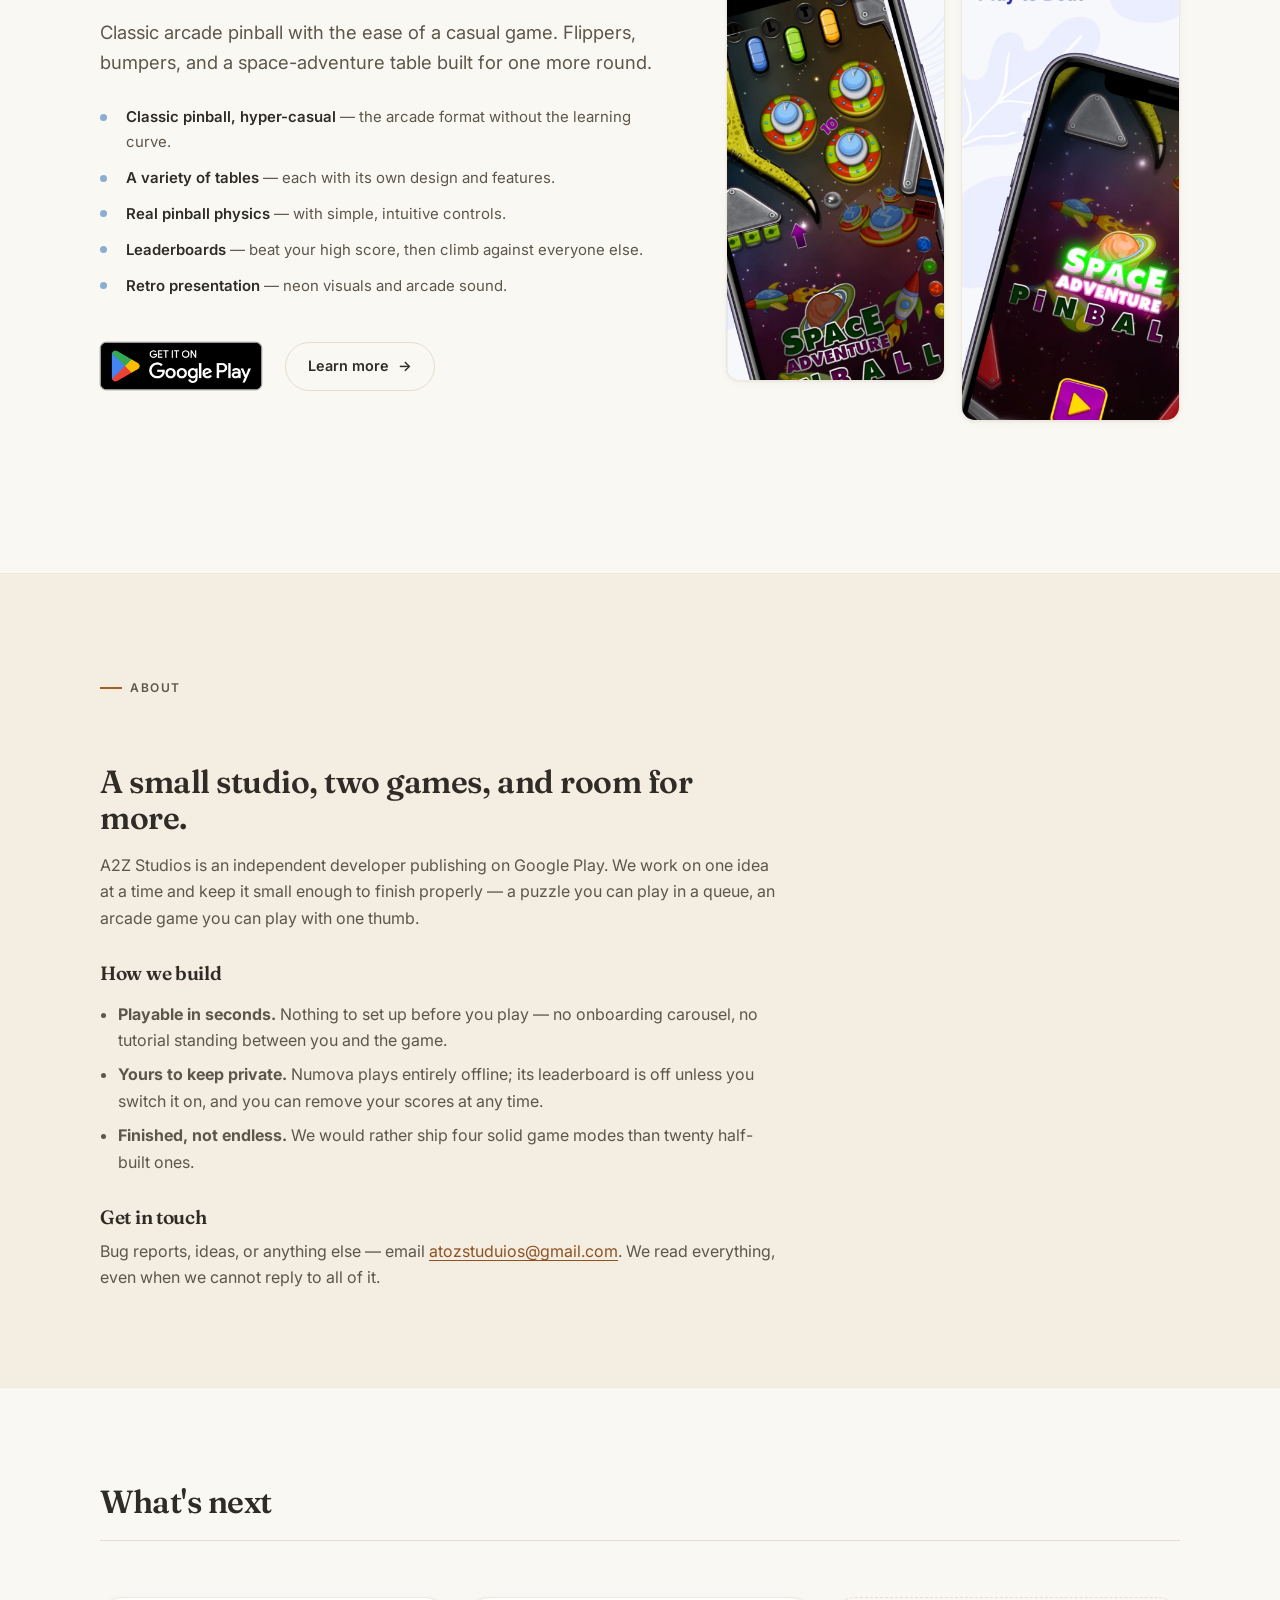
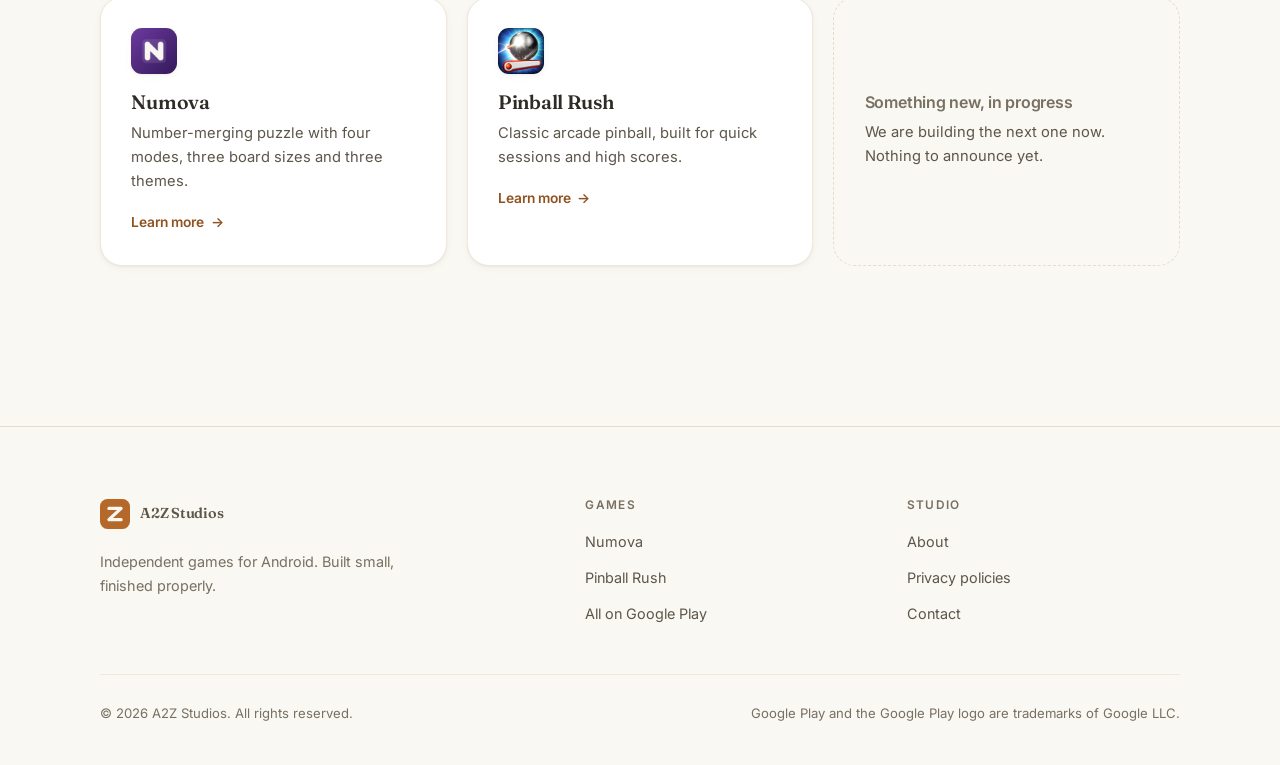
==== commit 4fb92124: "Host privacy policies on the site and add the official Play mark Adds privacy-numova.html and privac" ====
--- a/index.html
+++ b/index.html
@@ -53,7 +53,8 @@
       <a href="#about">About</a>
       <a href="privacy.html">Privacy</a>
       <a class="btn btn--ghost btn--sm" href="https://play.google.com/store/apps/developer?id=A2Z+Studios"
-         target="_blank" rel="noopener">Google Play</a>
+         target="_blank" rel="noopener">
+         <img class="nav__play" src="assets/img/google-play-icon.svg" alt="" width="16" height="17" aria-hidden="true"> Google Play</a>
     </nav>
   </div>
 </header>
--- a/assets/css/styles.css
+++ b/assets/css/styles.css
@@ -127,6 +127,10 @@
   padding: .25rem 0; border-bottom: 1.5px solid transparent;
 }
 .nav a:hover, .nav a[aria-current="page"] { color: var(--text); border-bottom-color: var(--accent); }
+
+/* The nav's store button carries the official Google Play arrow mark. */
+.nav .btn--ghost { border-bottom: 1.5px solid var(--line); }
+.nav__play { width: 16px; height: 17px; flex-shrink: 0; }
 
 /* Only three links, so they still fit on a phone — no hamburger needed.
    The Google Play button is the one thing dropped, since every page has its
@@ -140,8 +144,10 @@
   .nav .btn { display: none; }
 }
 @media (max-width: 400px) {
-  .nav { gap: .85rem; }
-  .nav a { font-size: .775rem; }
+  .hdr__in { gap: .6rem; padding-inline: 1rem; }
+  .brand { font-size: .94rem; gap: .5rem; }
+  .nav { gap: .7rem; }
+  .nav a { font-size: .75rem; }
 }
 
 /* ------------------------------------------------------------------ hero  */
@@ -206,6 +212,13 @@
 }
 .sec-head h2 { font-size: clamp(1.5rem, 3vw, 2rem); }
 .sec-head__count { font-size: .82rem; color: var(--text-soft); font-weight: 500; white-space: nowrap; }
+
+/* On narrow phones the nowrap caption cannot sit beside the heading, so stack
+   it and let it wrap rather than pushing the page wider than the viewport. */
+@media (max-width: 560px) {
+  .sec-head { flex-direction: column; align-items: flex-start; gap: .3rem; }
+  .sec-head__count { white-space: normal; }
+}
 
 /* Per-app theming. Put data-accent="numova" (or "pinball") on any .app block or
    on <main> of an app page; everything inside picks up that app's colour.
@@ -436,3 +449,37 @@
 
 .err { padding: clamp(5rem, 14vw, 9rem) 0; }
 .err h1 { font-size: clamp(3.5rem, 12vw, 7rem); margin-bottom: 1rem; }
+
+/* ------------------------------------------------------------ legal pages  */
+
+.legal { padding: clamp(1.5rem, 4vw, 2.5rem) 0 clamp(3rem, 7vw, 5rem); }
+
+.legal__head {
+  display: flex; align-items: center; gap: 1.1rem;
+  padding-bottom: 1.75rem; margin-bottom: clamp(2rem, 5vw, 2.75rem);
+  border-bottom: 1px solid var(--line);
+}
+.legal__icon { width: 56px; height: 56px; border-radius: 13px; box-shadow: var(--shadow-sm); flex-shrink: 0; }
+.legal__head h1 { font-size: clamp(1.85rem, 4.5vw, 2.7rem); margin: .15rem 0 .3rem; }
+.legal__date { font-size: .85rem; color: var(--text-soft); margin: 0; }
+
+/* Legal prose runs slightly narrower and looser than marketing copy. */
+.legal__body { max-width: 72ch; }
+.legal__body h2 {
+  font-size: clamp(1.15rem, 2.2vw, 1.4rem);
+  margin: 2.5rem 0 .75rem;
+  padding-top: 1.25rem;
+  border-top: 1px solid var(--line-soft);
+}
+.legal__body h2:first-of-type { margin-top: 2rem; }
+.legal__body p, .legal__body li { line-height: 1.72; }
+.legal__body ul { margin-bottom: 1.25rem; }
+
+/* The policies quote bare URLs, which have no break opportunities and would
+   push narrow phones sideways. */
+.legal__body a { overflow-wrap: anywhere; }
+
+.legal__lede {
+  font-size: 1.06rem; color: var(--text) !important;
+  padding-left: 1.1rem; border-left: 2.5px solid var(--accent);
+}
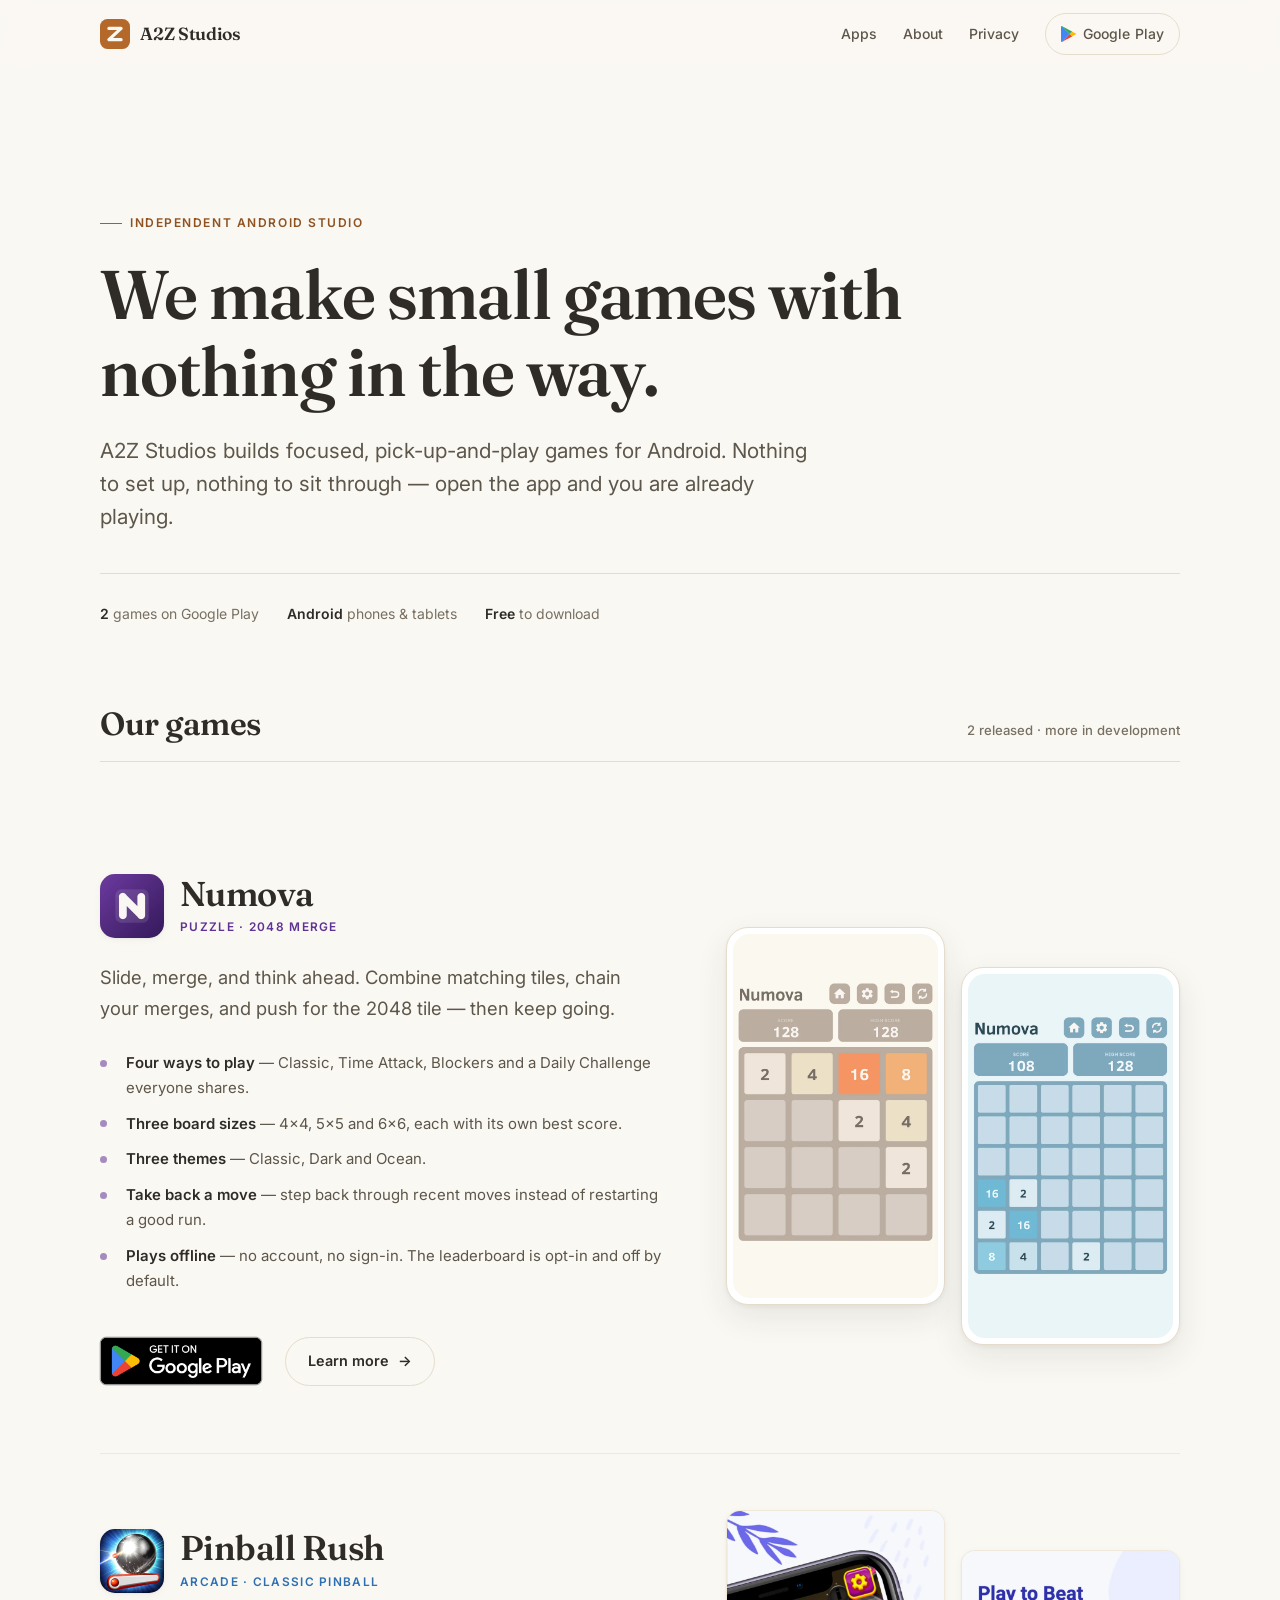
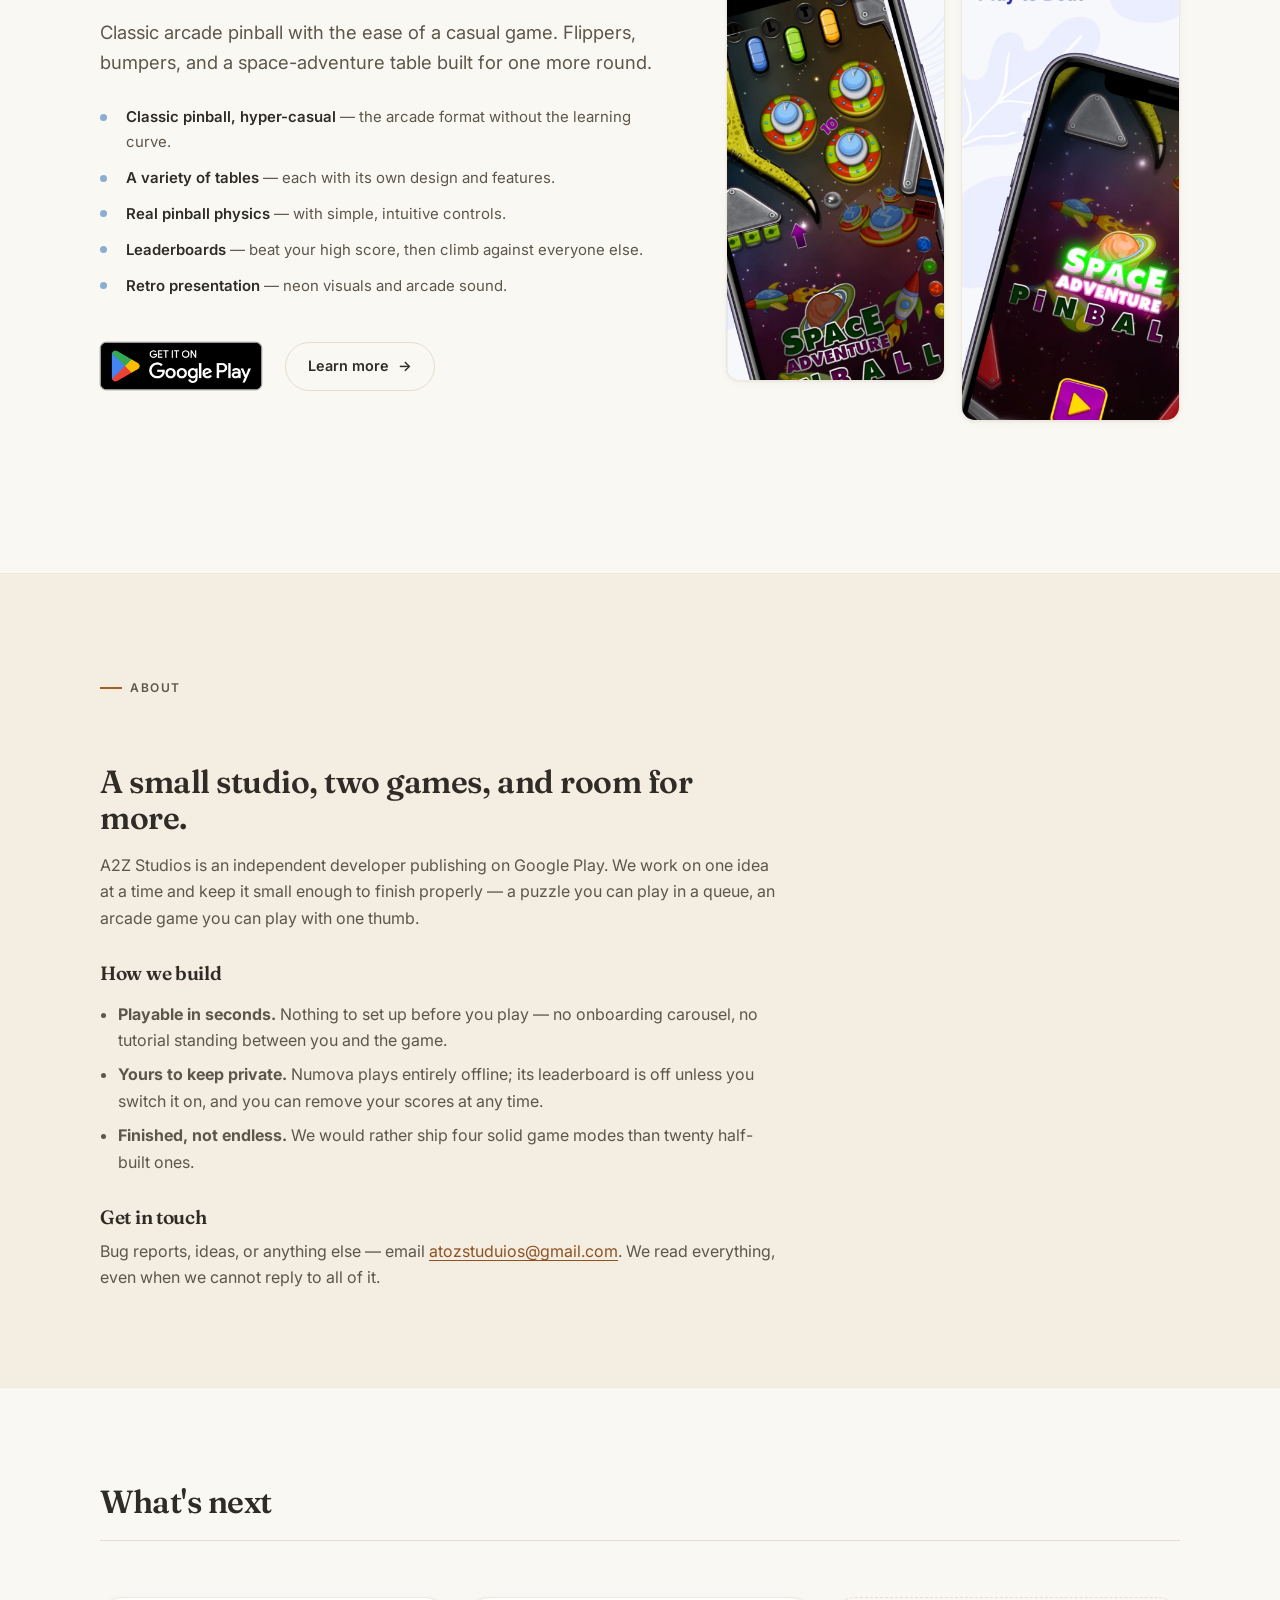
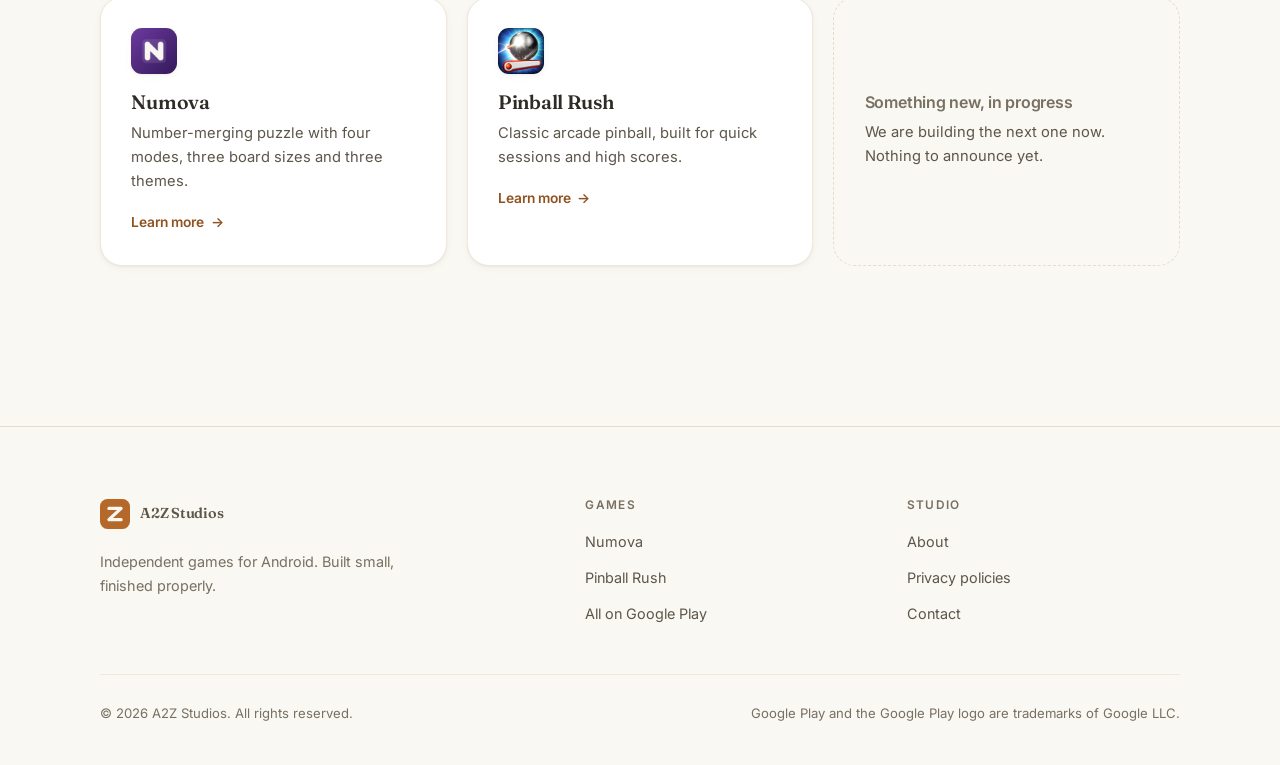
==== commit 01379b42: "Fix nav store button padding and icon spacing .nav a raised specificity over .btn--sm, leaving the p" ====
--- a/index.html
+++ b/index.html
@@ -53,8 +53,7 @@
       <a href="#about">About</a>
       <a href="privacy.html">Privacy</a>
       <a class="btn btn--ghost btn--sm" href="https://play.google.com/store/apps/developer?id=A2Z+Studios"
-         target="_blank" rel="noopener">
-         <img class="nav__play" src="assets/img/google-play-icon.svg" alt="" width="16" height="17" aria-hidden="true"> Google Play</a>
+         target="_blank" rel="noopener"><img class="nav__play" src="assets/img/google-play-icon.svg" alt="" width="16" height="17" aria-hidden="true"><span>Google Play</span></a>
     </nav>
   </div>
 </header>
--- a/assets/css/styles.css
+++ b/assets/css/styles.css
@@ -128,9 +128,17 @@
 }
 .nav a:hover, .nav a[aria-current="page"] { color: var(--text); border-bottom-color: var(--accent); }
 
-/* The nav's store button carries the official Google Play arrow mark. */
-.nav .btn--ghost { border-bottom: 1.5px solid var(--line); }
-.nav__play { width: 16px; height: 17px; flex-shrink: 0; }
+/* The nav's store button carries the official Google Play arrow mark.
+   `.nav a` above sets padding:.25rem 0 and a transparent bottom border for the
+   text links; at (0,1,1) that outranks .btn/.btn--sm, which would leave the
+   pill with no horizontal padding. `.nav a.btn` is (0,2,1) and wins back. */
+.nav a.btn {
+  gap: .45rem;
+  padding: .5rem .95rem;
+  border: 1.5px solid var(--line);
+}
+.nav a.btn:hover { border-color: var(--accent); color: var(--accent-ink); }
+.nav__play { width: 15px; height: 16px; flex-shrink: 0; }
 
 /* Only three links, so they still fit on a phone — no hamburger needed.
    The Google Play button is the one thing dropped, since every page has its
